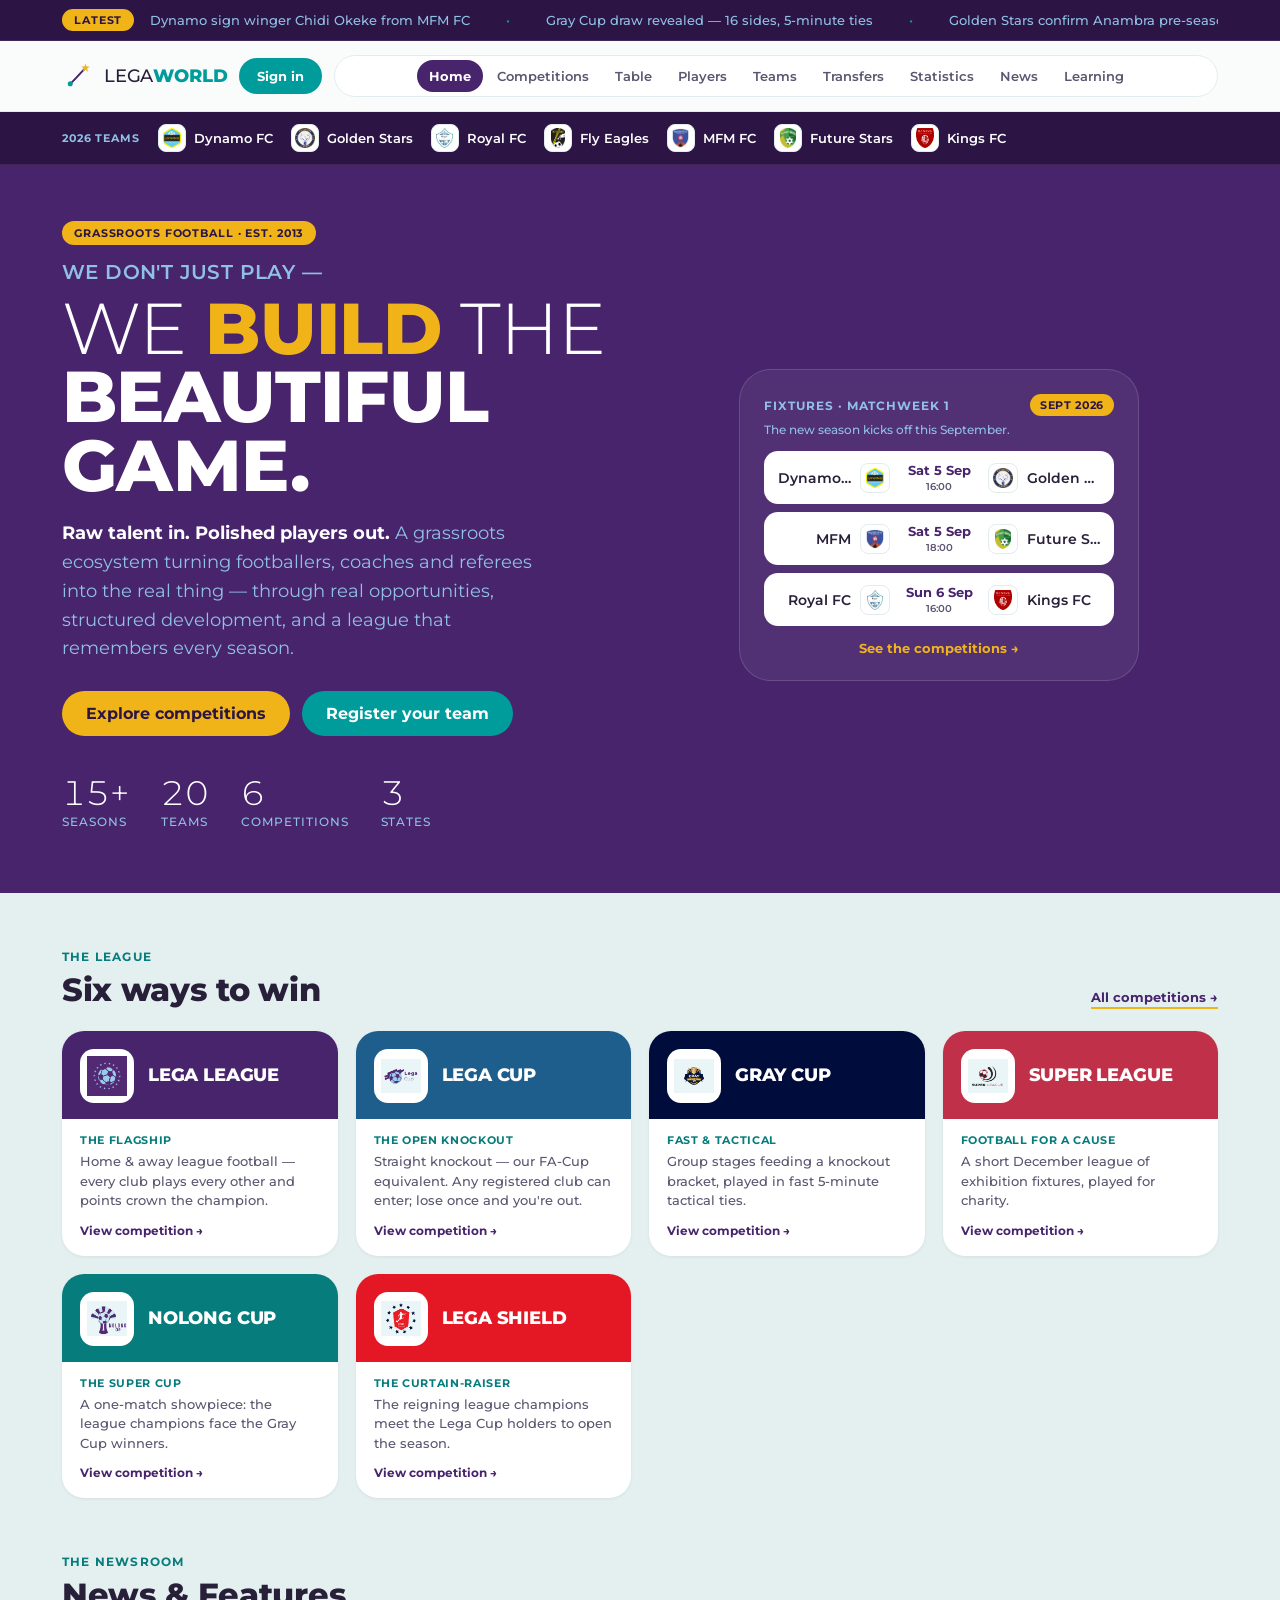
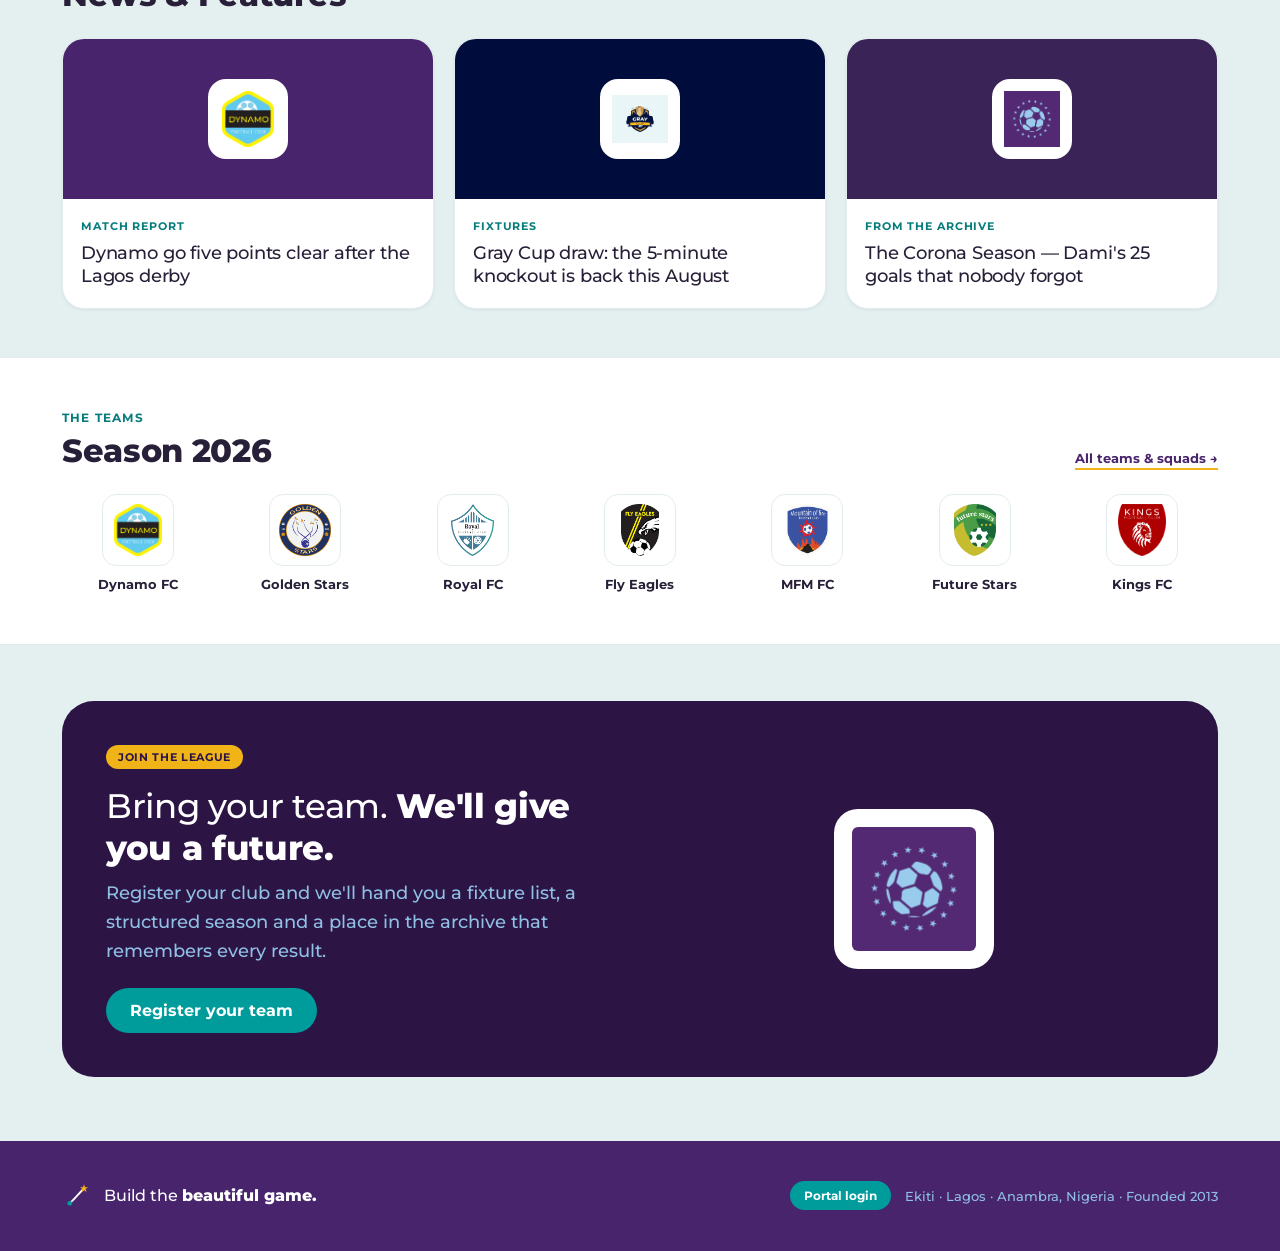
==== index.html @ 3f0fc0d3 "Import Challenge Place player stats" ====
<!DOCTYPE html>
<html lang="en">
<head>
  <meta charset="utf-8" />
  <meta name="viewport" content="width=device-width, initial-scale=1" />
  <title>Lega World — Build the beautiful game</title>
  <meta name="description" content="Lega World — a grassroots football ecosystem. Competitions, league tables, teams, players, transfers and 15 seasons of stats." />
  <meta name="theme-color" content="#2C1545" />

  <!-- Montserrat (the brand typeface) -->
  <link rel="preconnect" href="https://fonts.googleapis.com" />
  <link rel="preconnect" href="https://fonts.gstatic.com" crossorigin />
  <link rel="stylesheet" href="https://fonts.googleapis.com/css2?family=Montserrat:wght@300;400;500;600;700;800&display=swap" />

  <link rel="icon" href="assets/logo/lega-world-logo-primary.svg" />
  <link rel="stylesheet" href="css/site.css?v=20260623i" />
</head>
<body>
  <div id="app"></div>

  <!-- runtime + components + app (no build step, no framework).
       ?v= is a cache-buster: bump it whenever a js/css file changes so
       returning visitors fetch the new code instead of a stale cached copy. -->
  <script src="js/dc-runtime.js?v=20260623i"></script>
  <script src="js/components.js?v=20260623i"></script>

  <!-- data: config + bundled defaults + Supabase data layer -->
  <script src="config.js?v=20260623i"></script>
  <script src="js/data.seed.js?v=20260623i"></script>
  <script src="js/challenge-place-data.js?v=20260624a"></script>
  <script src="js/supabase.js?v=20260623i"></script>

  <!-- the application (original template + logic) -->
  <script src="js/app.js?v=20260623i"></script>
  <!-- Phase 1 behaviour: DB-backed registrations/transfers + news reader -->
  <script src="js/integrations.js?v=20260623i"></script>

  <!-- boot: render instantly from bundled data, then upgrade from Supabase -->
  <script>
    (function () {
      function boot() {
        // 1) Render IMMEDIATELY from the bundled data. The site must never wait
        //    on the network to appear — a slow or stalled CDN (esm.sh) / Supabase
        //    used to leave the page blank and frozen until the request resolved
        //    (which never happens on a flaky connection).
        window.LEGA_CONTENT = window.LEGA_CONTENT || null;
        try { window.LEGA_MOUNT(); } catch (e) {}
        // 2) In the background, upgrade to live Supabase data if/when it arrives.
        //    Failures or stalls here no longer matter — the page already works.
        if (!window.LEGA_loadContent) return;
        var pSquads = window.LEGA_loadSquads ? window.LEGA_loadSquads() : Promise.resolve(null);
        Promise.all([
          window.LEGA_loadContent().catch(function () { return null; }),
          pSquads.catch(function () { return null; })
        ]).then(function (res) {
          var content = res[0], squads = res[1];
          if (squads) { content = content || {}; content.rosters = squads; }
          if (!content) return;                      // no live data -> keep instant render
          window.LEGA_CONTENT = content;
          try { window.LEGA_MOUNT(); } catch (e) {}  // re-render with live data (state preserved)
        });
      }
      if (document.readyState === "loading") document.addEventListener("DOMContentLoaded", boot);
      else boot();
    })();
  </script>
</body>
</html>
---- css/site.css ----
/* =====================================================================
   site.css — base styles from the original Lega World design (verbatim)
   plus a light responsive layer. Most of the layout is already fluid
   (CSS grid auto-fit + clamp() font sizes); this just polishes phones.
   ===================================================================== */

/* ---- original head <style> block (unchanged) ---- */
* { box-sizing: border-box; }
body { margin: 0; font-family: 'Montserrat', system-ui, sans-serif; background: #E4F0F0; color: #281F38; }
::selection { background: #F0B418; color: #2C1545; }
input, select, textarea { font-family: 'Montserrat', system-ui, sans-serif; }
input:focus, select:focus, textarea:focus { outline: 3px solid #009C9C; outline-offset: 1px; border-color: #009C9C !important; }
.lw-tick { display: flex; gap: 36px; white-space: nowrap; animation: lwtick 30s linear infinite; }
@keyframes lwtick { from { transform: translateX(0); } to { transform: translateX(-50%); } }
@media (prefers-reduced-motion: reduce) { .lw-tick { animation: none; } }
.lw-fade { animation: lwfade .35s ease both; }
@keyframes lwfade { from { opacity: 0; transform: translateY(8px); } to { opacity: 1; transform: none; } }

/* ---- responsive layer ---- */
html { -webkit-text-size-adjust: 100%; }
img { max-width: 100%; }

/* smooth, thin scrollbars for the horizontal pills (nav, team rail, tabs) */
.lw-tick,
[style*="overflow-x:auto"] {
  -webkit-overflow-scrolling: touch;
  scrollbar-width: thin;
}
[style*="overflow-x:auto"]::-webkit-scrollbar { height: 6px; }
[style*="overflow-x:auto"]::-webkit-scrollbar-thumb { background: rgba(72,36,108,.25); border-radius: 6px; }

/* On phones, trim the generous 22px horizontal gutters so content breathes. */
@media (max-width: 560px) {
  [style*="px 22px"] { padding-left: 16px !important; padding-right: 16px !important; }
  [style*=" 22px;"] { padding-left: 16px !important; padding-right: 16px !important; }
  /* large feature panels with uniform padding */
  [style*="padding:44px"] { padding: 26px 20px !important; }
  [style*="padding:48px 40px"] { padding: 30px 20px !important; }
}
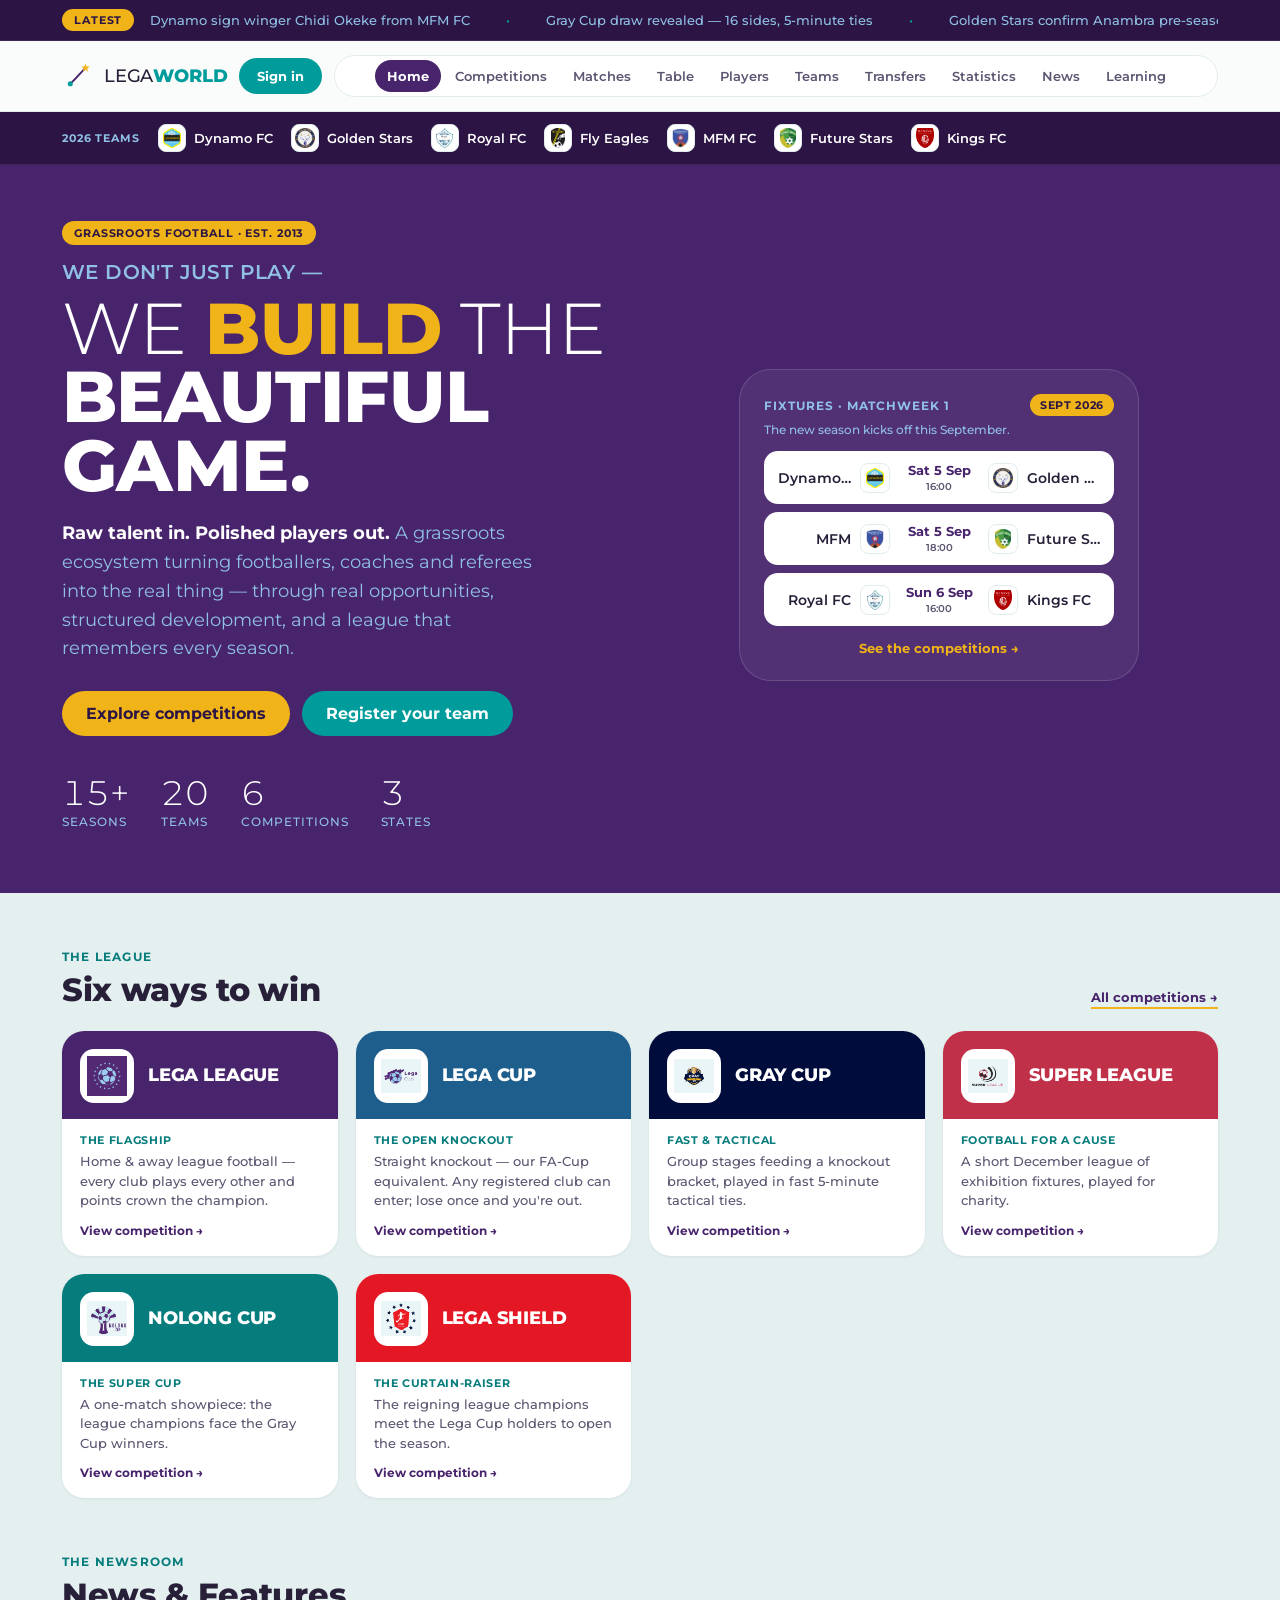
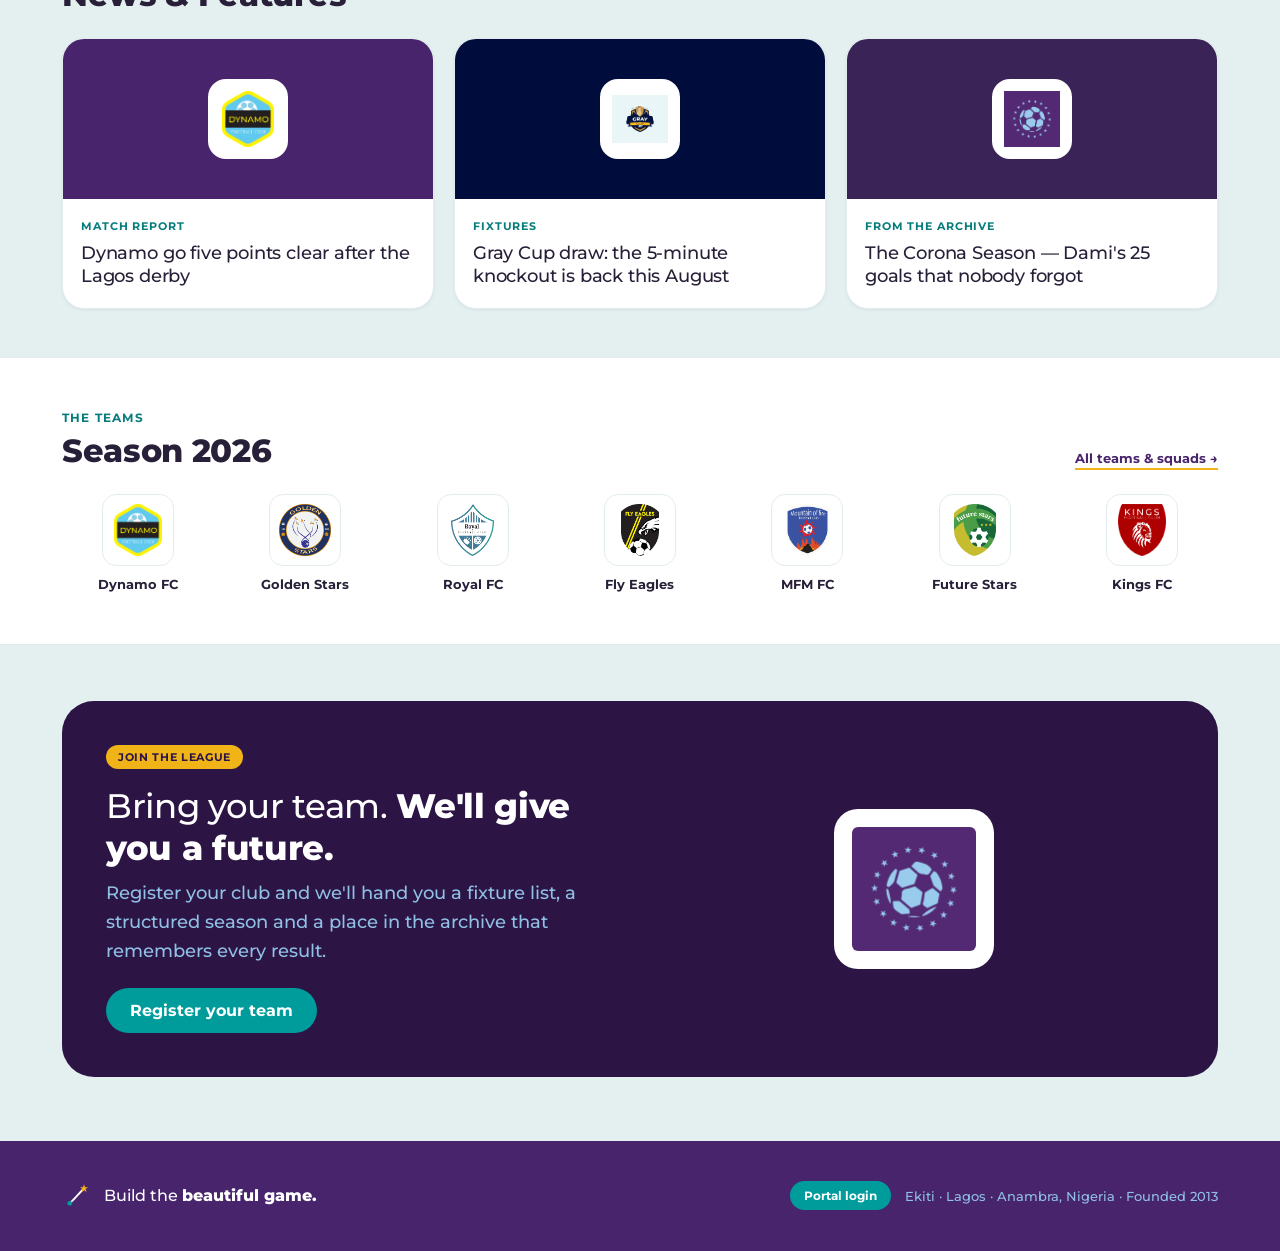
==== commit 98c010f1: "Add matches archive and head-to-head filters" ====
--- a/index.html
+++ b/index.html
@@ -27,13 +27,15 @@
   <!-- data: config + bundled defaults + Supabase data layer -->
   <script src="config.js?v=20260623i"></script>
   <script src="js/data.seed.js?v=20260623i"></script>
-  <script src="js/challenge-place-data.js?v=20260624a"></script>
+  <script src="js/challenge-place-data.js?v=20260624b"></script>
+  <script src="js/challenge-place-player-data.js?v=20260625a"></script>
+  <script src="js/challenge-place-match-data.js?v=20260625a"></script>
   <script src="js/supabase.js?v=20260623i"></script>
 
   <!-- the application (original template + logic) -->
   <script src="js/app.js?v=20260623i"></script>
   <!-- Phase 1 behaviour: DB-backed registrations/transfers + news reader -->
-  <script src="js/integrations.js?v=20260623i"></script>
+  <script src="js/integrations.js?v=20260625a"></script>
 
   <!-- boot: render instantly from bundled data, then upgrade from Supabase -->
   <script>
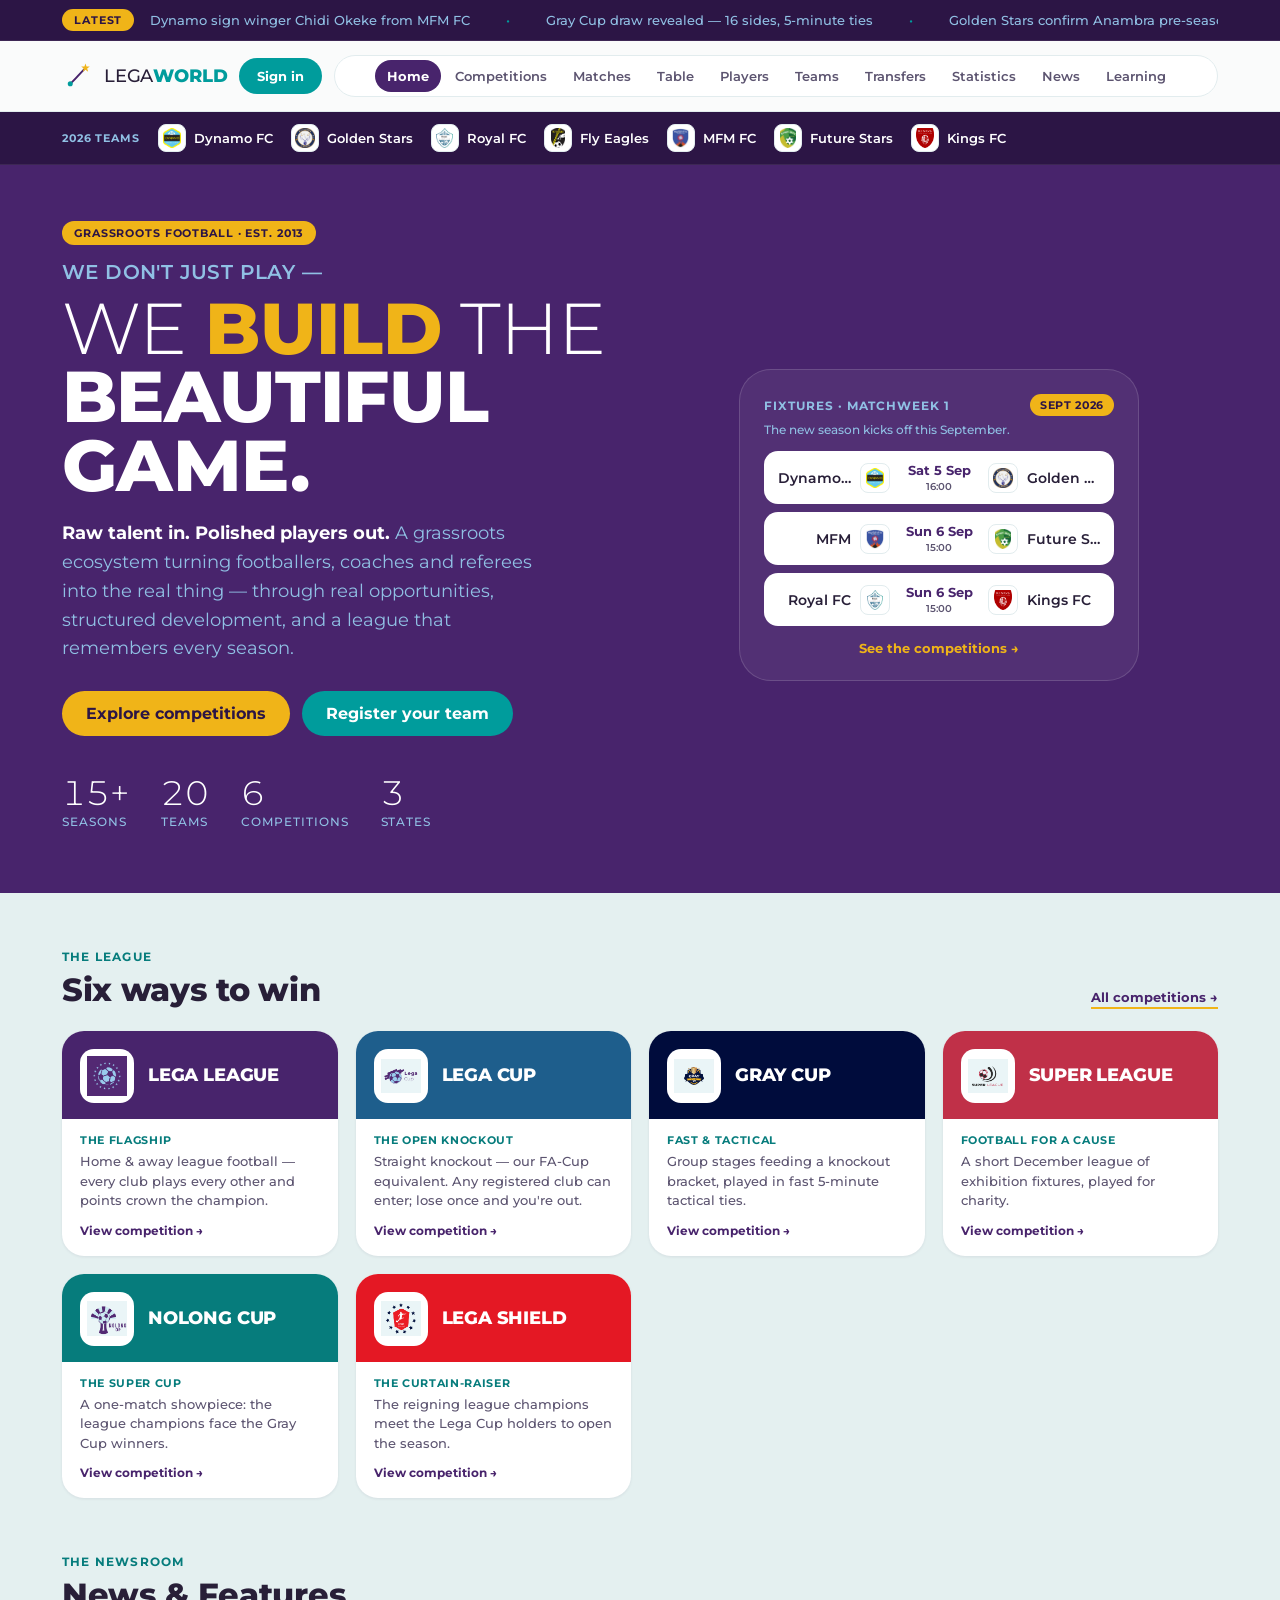
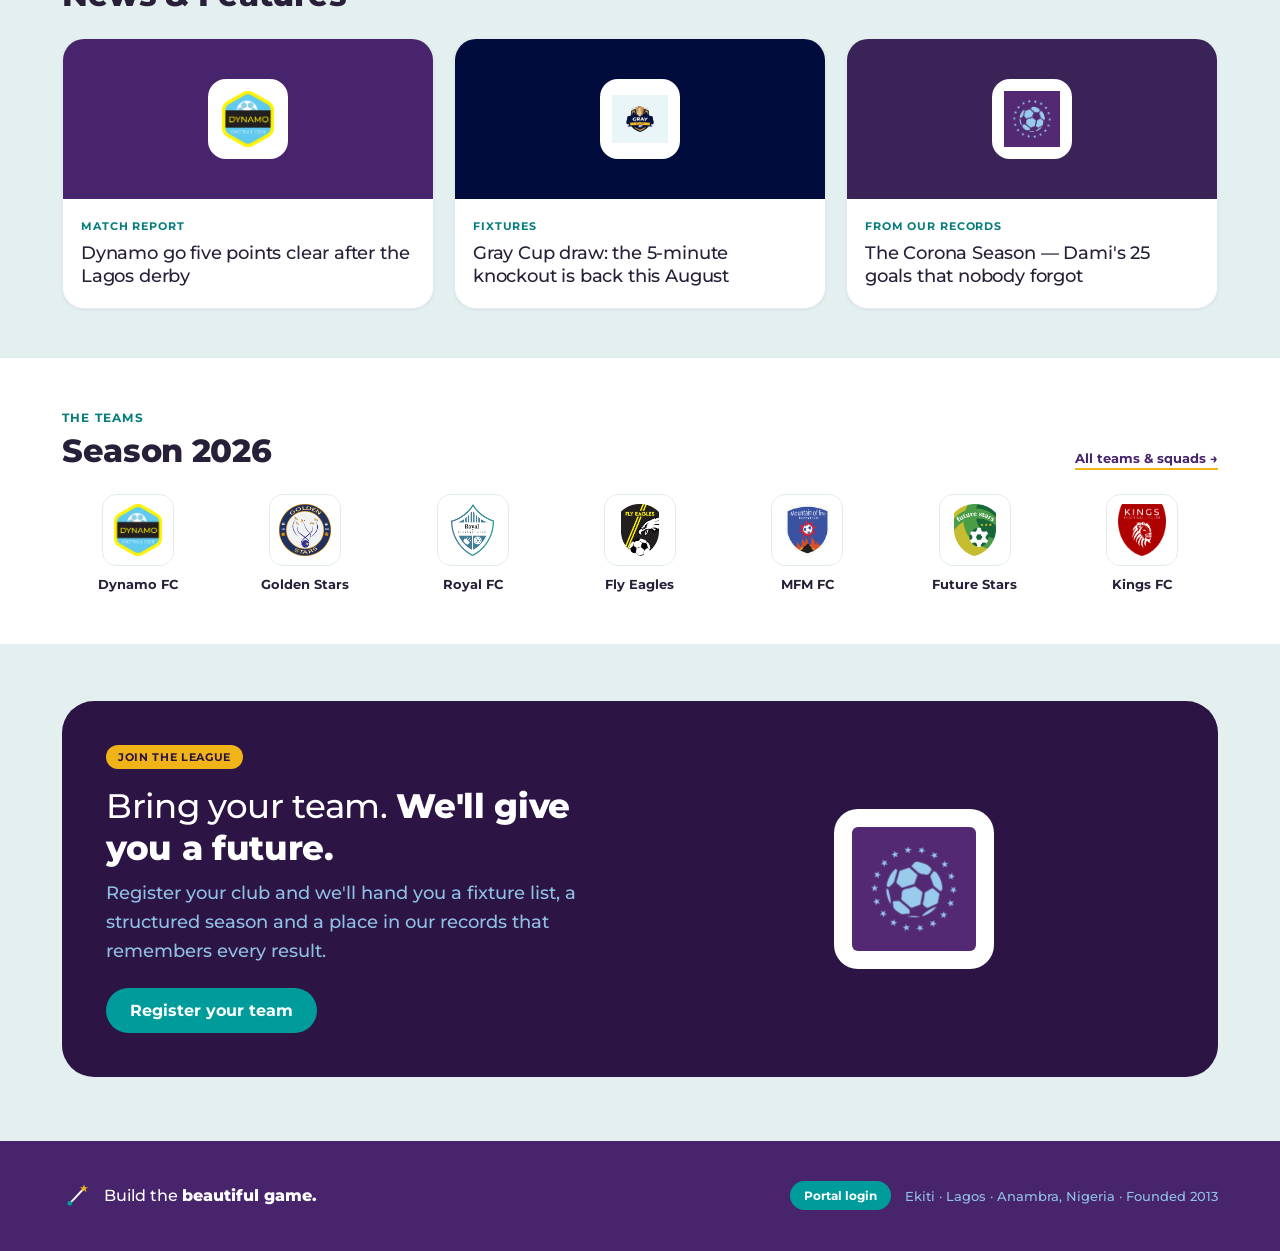
==== commit 0a449186: "Correct Philadelphia free-kick records" ====
--- a/index.html
+++ b/index.html
@@ -28,14 +28,14 @@
   <script src="config.js?v=20260623i"></script>
   <script src="js/data.seed.js?v=20260623i"></script>
   <script src="js/challenge-place-data.js?v=20260624b"></script>
-  <script src="js/challenge-place-player-data.js?v=20260625a"></script>
+  <script src="js/challenge-place-player-data.js?v=20260626a"></script>
   <script src="js/challenge-place-match-data.js?v=20260625a"></script>
   <script src="js/supabase.js?v=20260623i"></script>
 
   <!-- the application (original template + logic) -->
   <script src="js/app.js?v=20260623i"></script>
   <!-- Phase 1 behaviour: DB-backed registrations/transfers + news reader -->
-  <script src="js/integrations.js?v=20260625a"></script>
+  <script src="js/integrations.js?v=20260626a"></script>
 
   <!-- boot: render instantly from bundled data, then upgrade from Supabase -->
   <script>
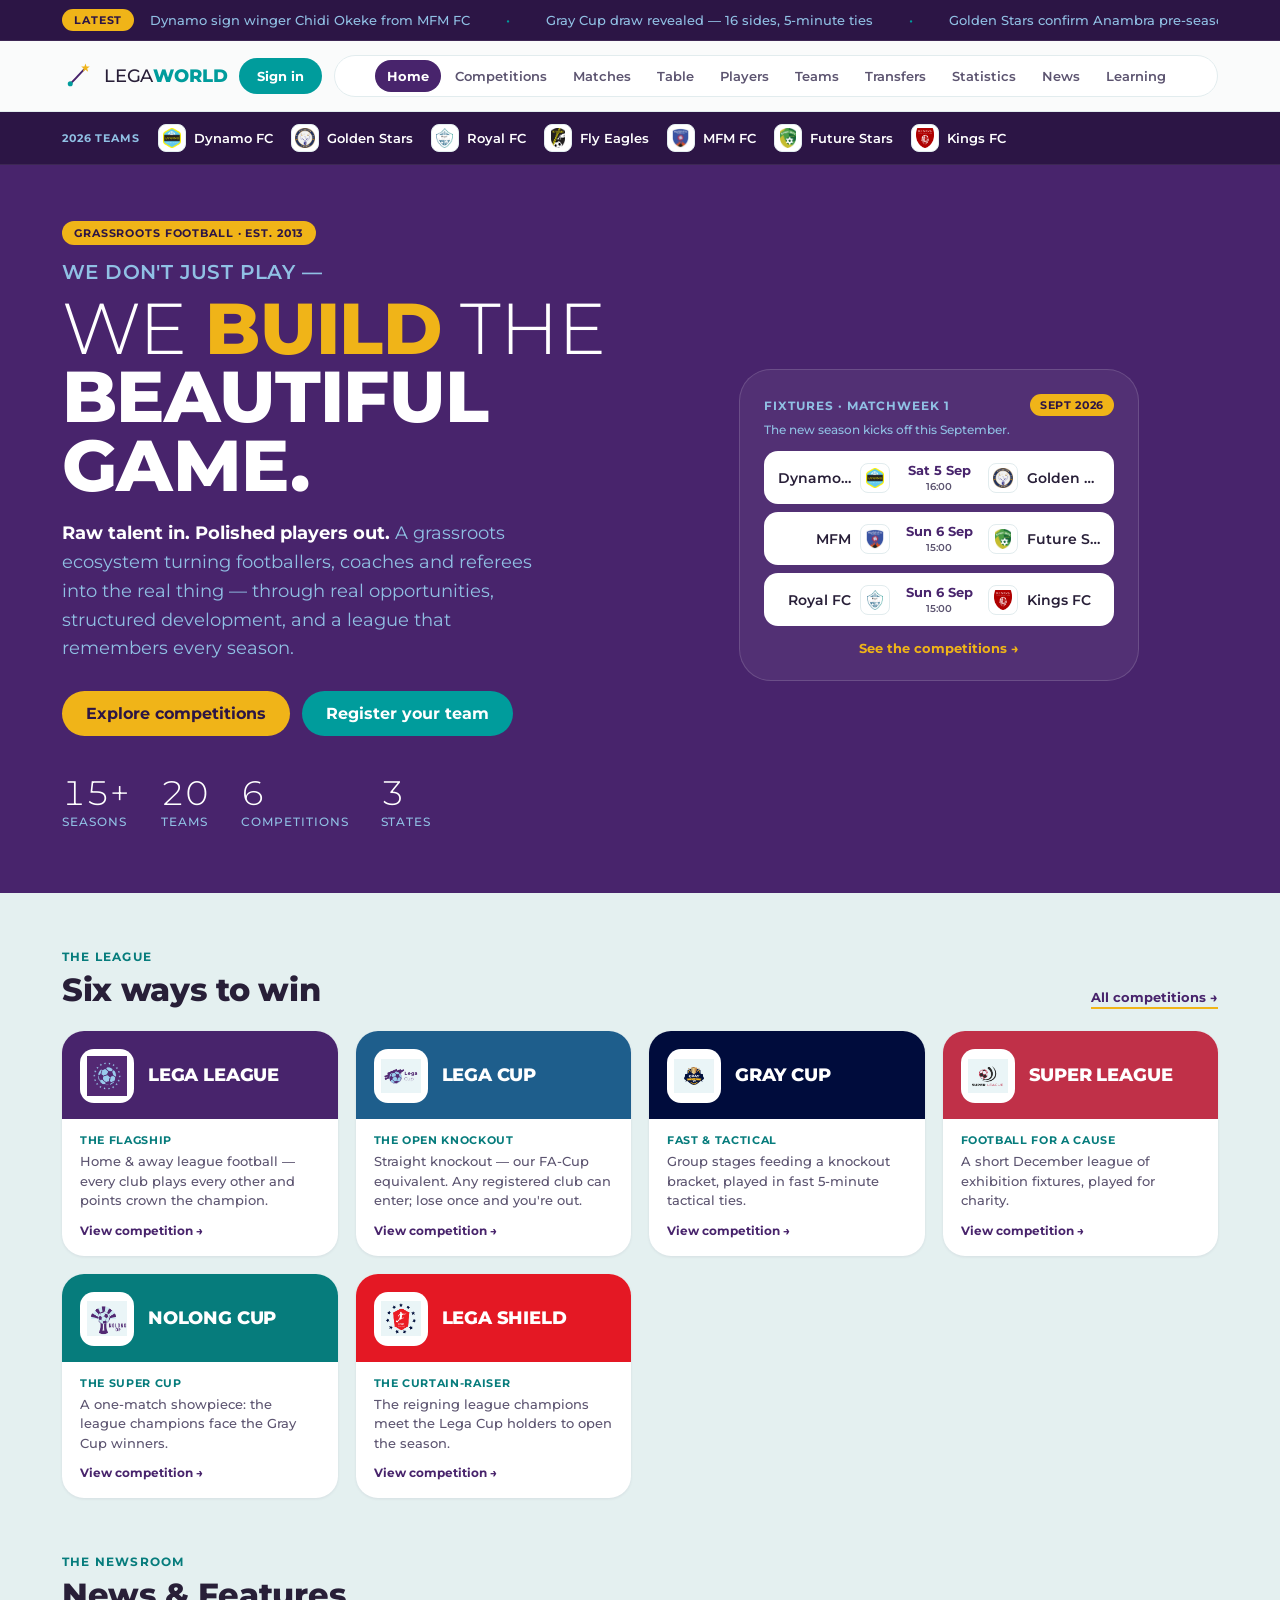
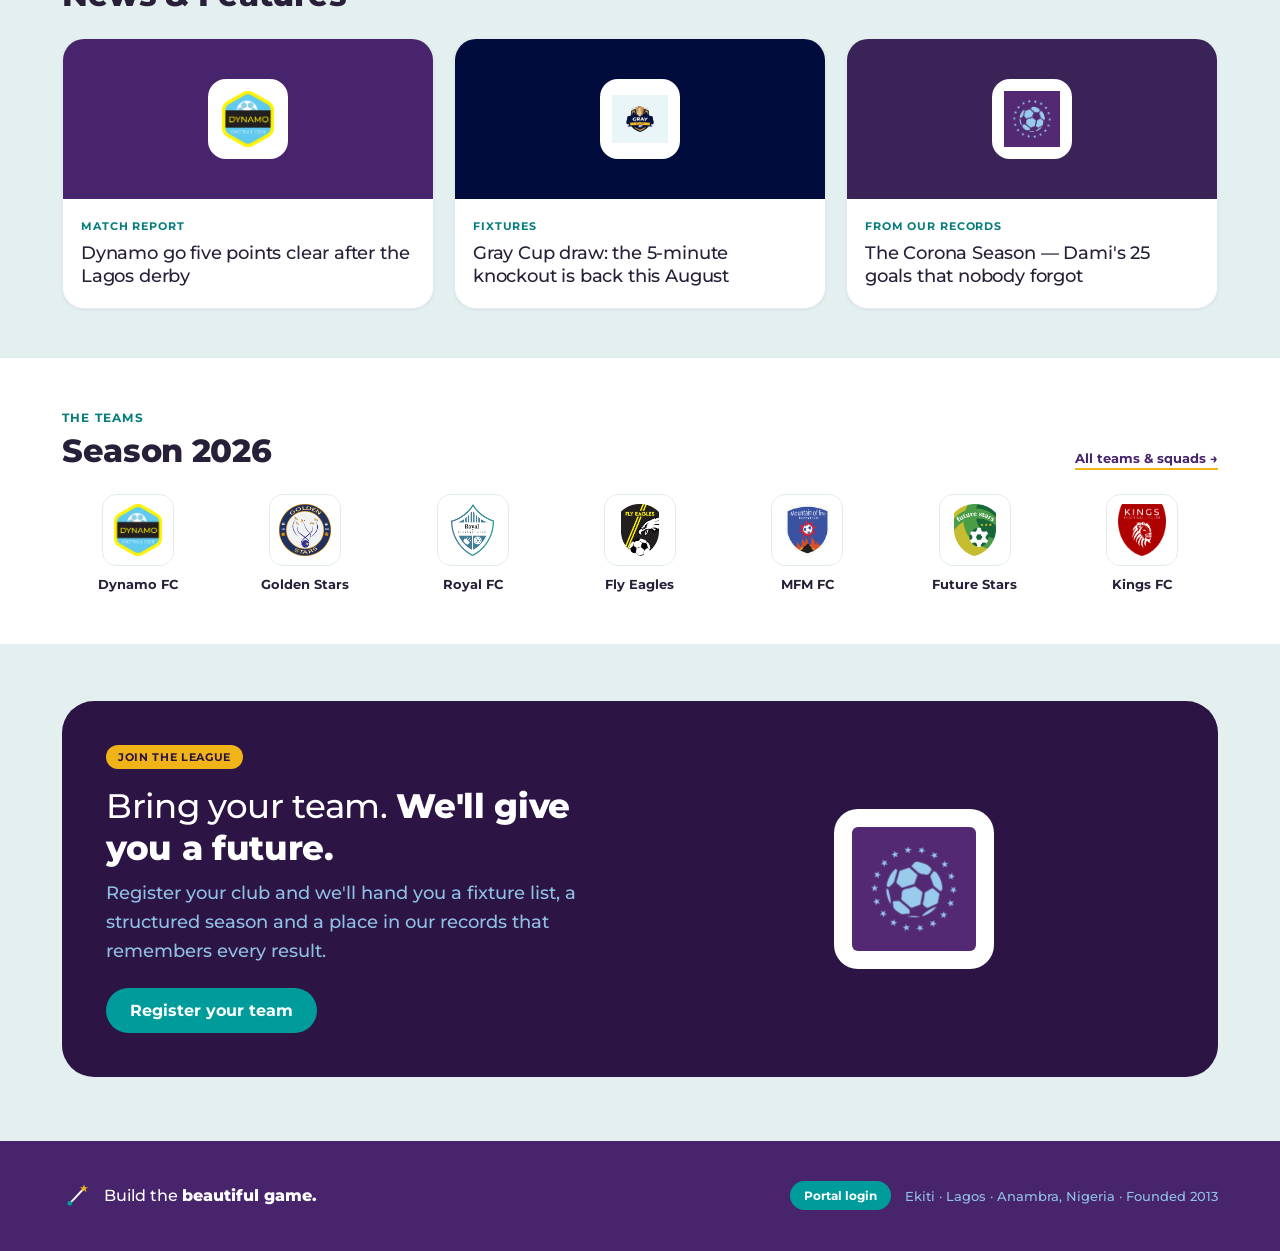
==== commit 0fe5913f: "Exclude walkover goals from team totals" ====
--- a/index.html
+++ b/index.html
@@ -35,7 +35,7 @@
   <!-- the application (original template + logic) -->
   <script src="js/app.js?v=20260623i"></script>
   <!-- Phase 1 behaviour: DB-backed registrations/transfers + news reader -->
-  <script src="js/integrations.js?v=20260626a"></script>
+  <script src="js/integrations.js?v=20260626b"></script>
 
   <!-- boot: render instantly from bundled data, then upgrade from Supabase -->
   <script>
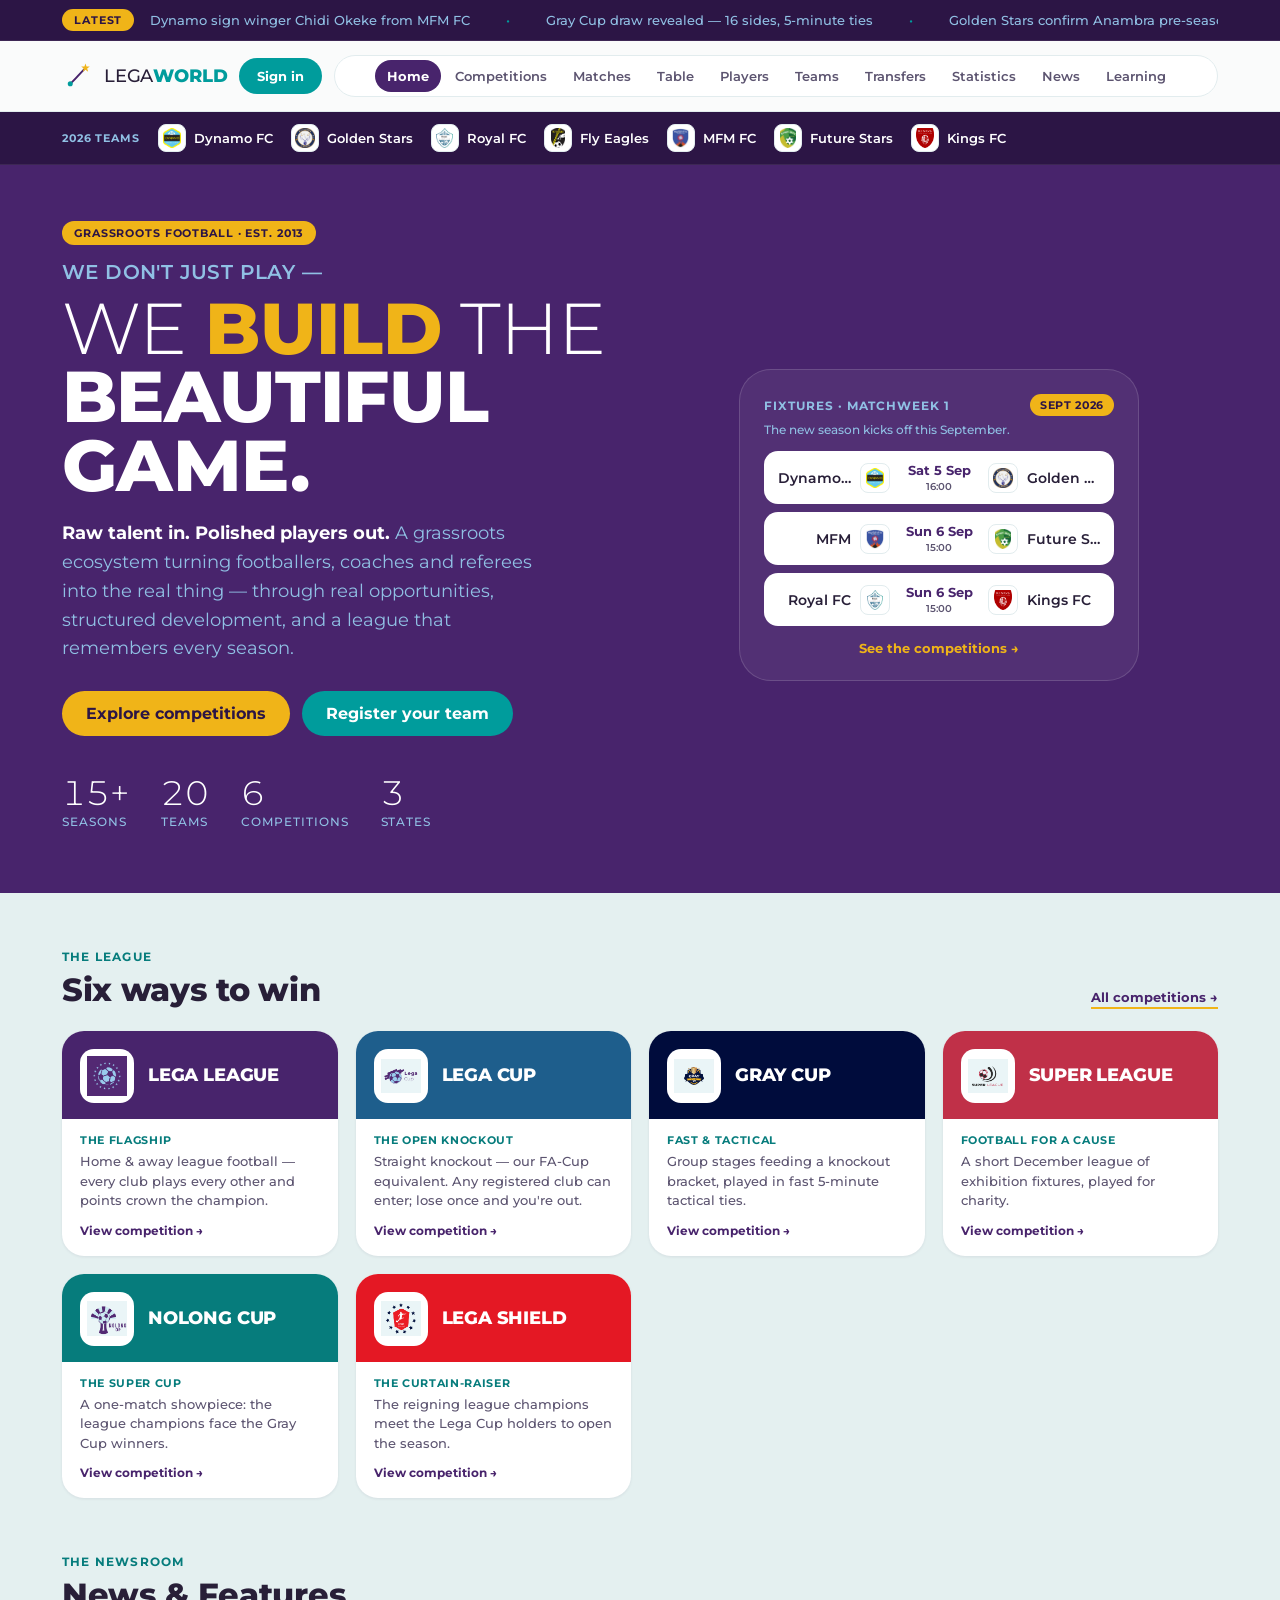
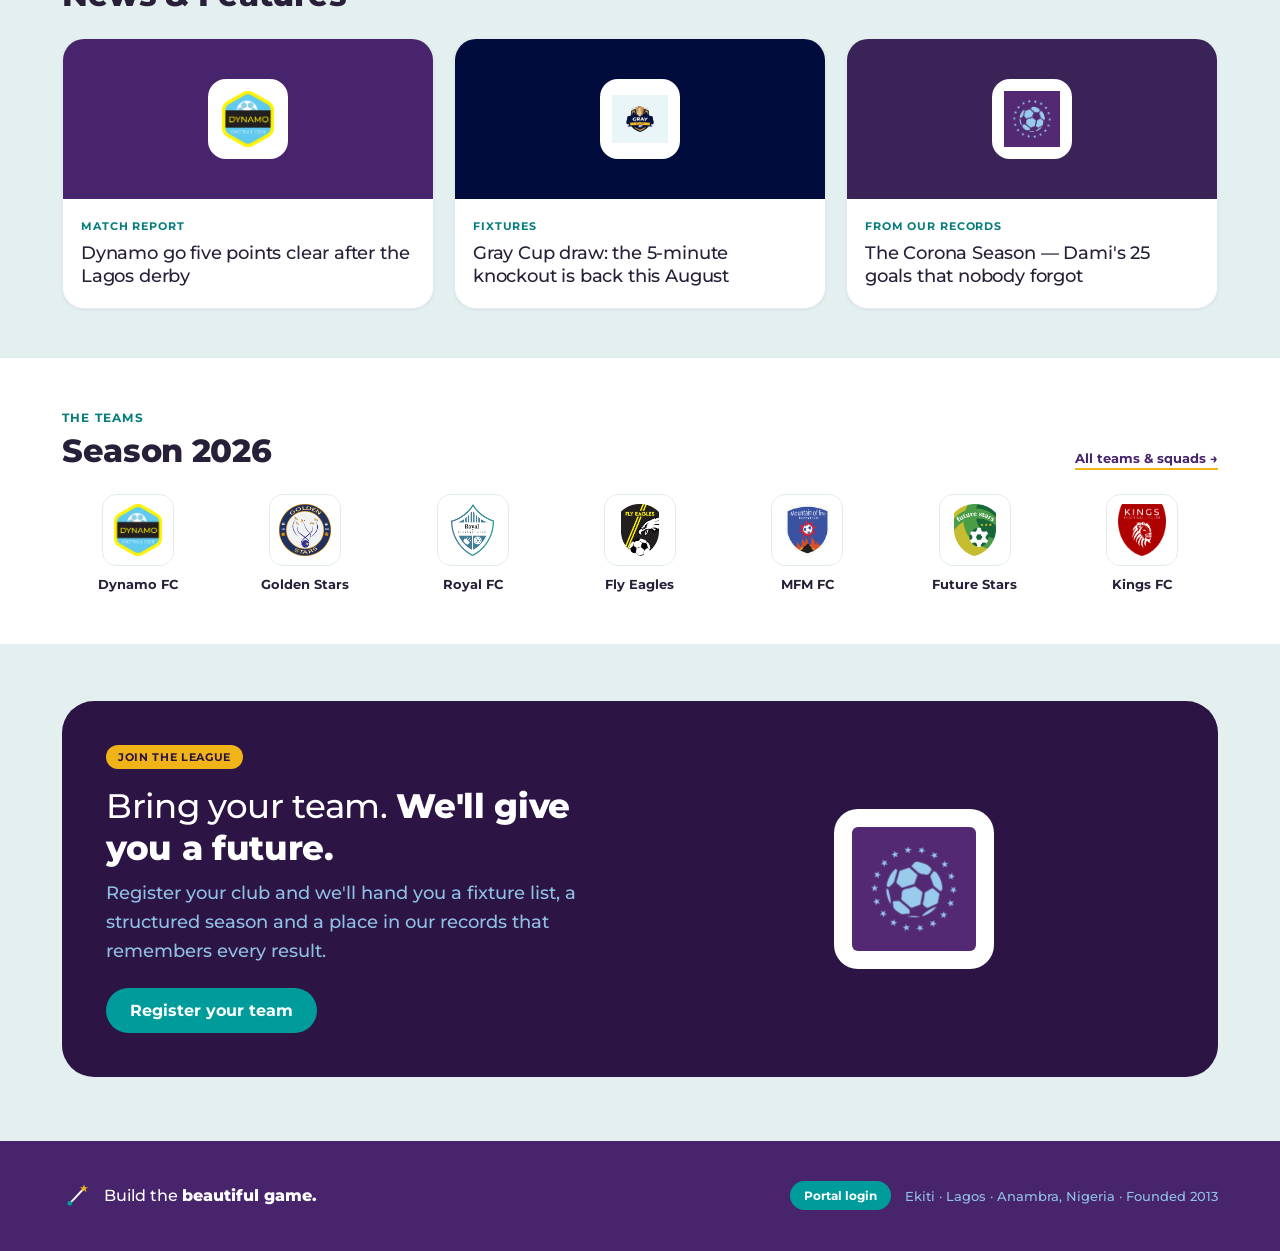
==== commit cd49082a: "Update Challenge Place player stats" ====
--- a/index.html
+++ b/index.html
@@ -28,14 +28,14 @@
   <script src="config.js?v=20260623i"></script>
   <script src="js/data.seed.js?v=20260623i"></script>
   <script src="js/challenge-place-data.js?v=20260624b"></script>
-  <script src="js/challenge-place-player-data.js?v=20260626a"></script>
+  <script src="js/challenge-place-player-data.js?v=20260627a"></script>
   <script src="js/challenge-place-match-data.js?v=20260625a"></script>
   <script src="js/supabase.js?v=20260623i"></script>
 
   <!-- the application (original template + logic) -->
   <script src="js/app.js?v=20260623i"></script>
   <!-- Phase 1 behaviour: DB-backed registrations/transfers + news reader -->
-  <script src="js/integrations.js?v=20260626b"></script>
+  <script src="js/integrations.js?v=20260627a"></script>
 
   <!-- boot: render instantly from bundled data, then upgrade from Supabase -->
   <script>
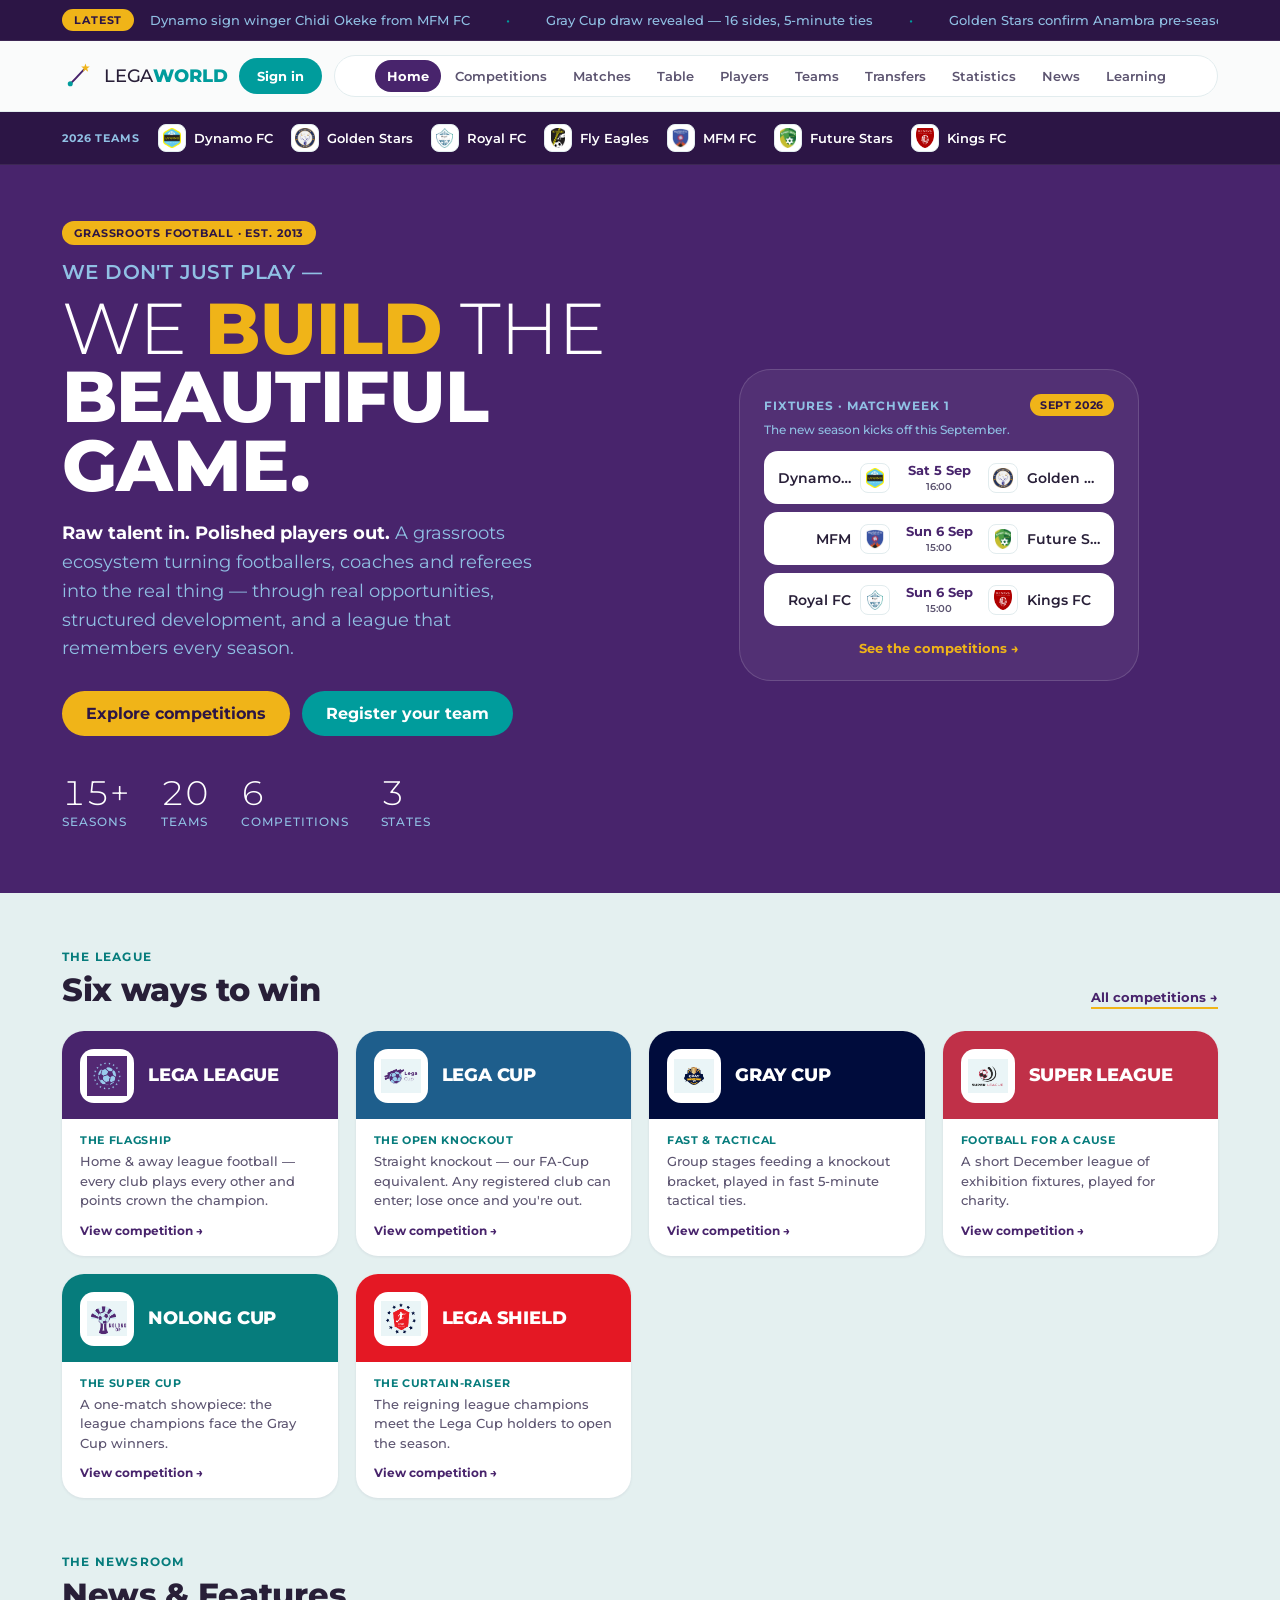
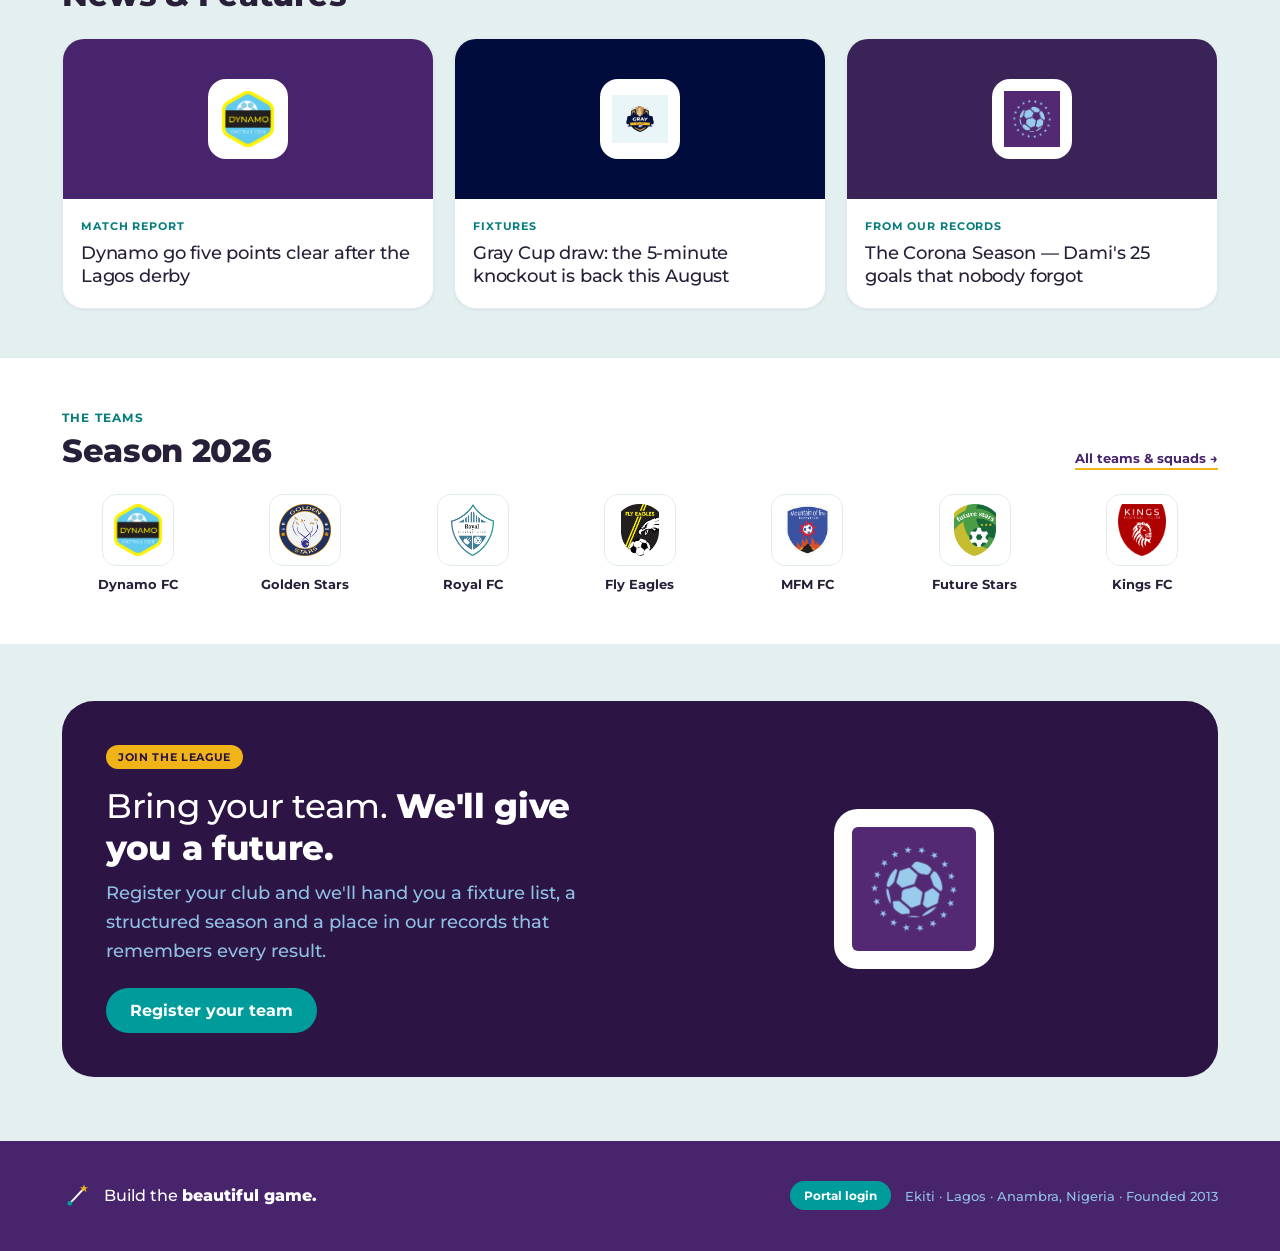
==== commit 889e42c3: "Add Challenge Place club scorer stats" ====
--- a/index.html
+++ b/index.html
@@ -35,7 +35,7 @@
   <!-- the application (original template + logic) -->
   <script src="js/app.js?v=20260623i"></script>
   <!-- Phase 1 behaviour: DB-backed registrations/transfers + news reader -->
-  <script src="js/integrations.js?v=20260627a"></script>
+  <script src="js/integrations.js?v=20260627b"></script>
 
   <!-- boot: render instantly from bundled data, then upgrade from Supabase -->
   <script>
